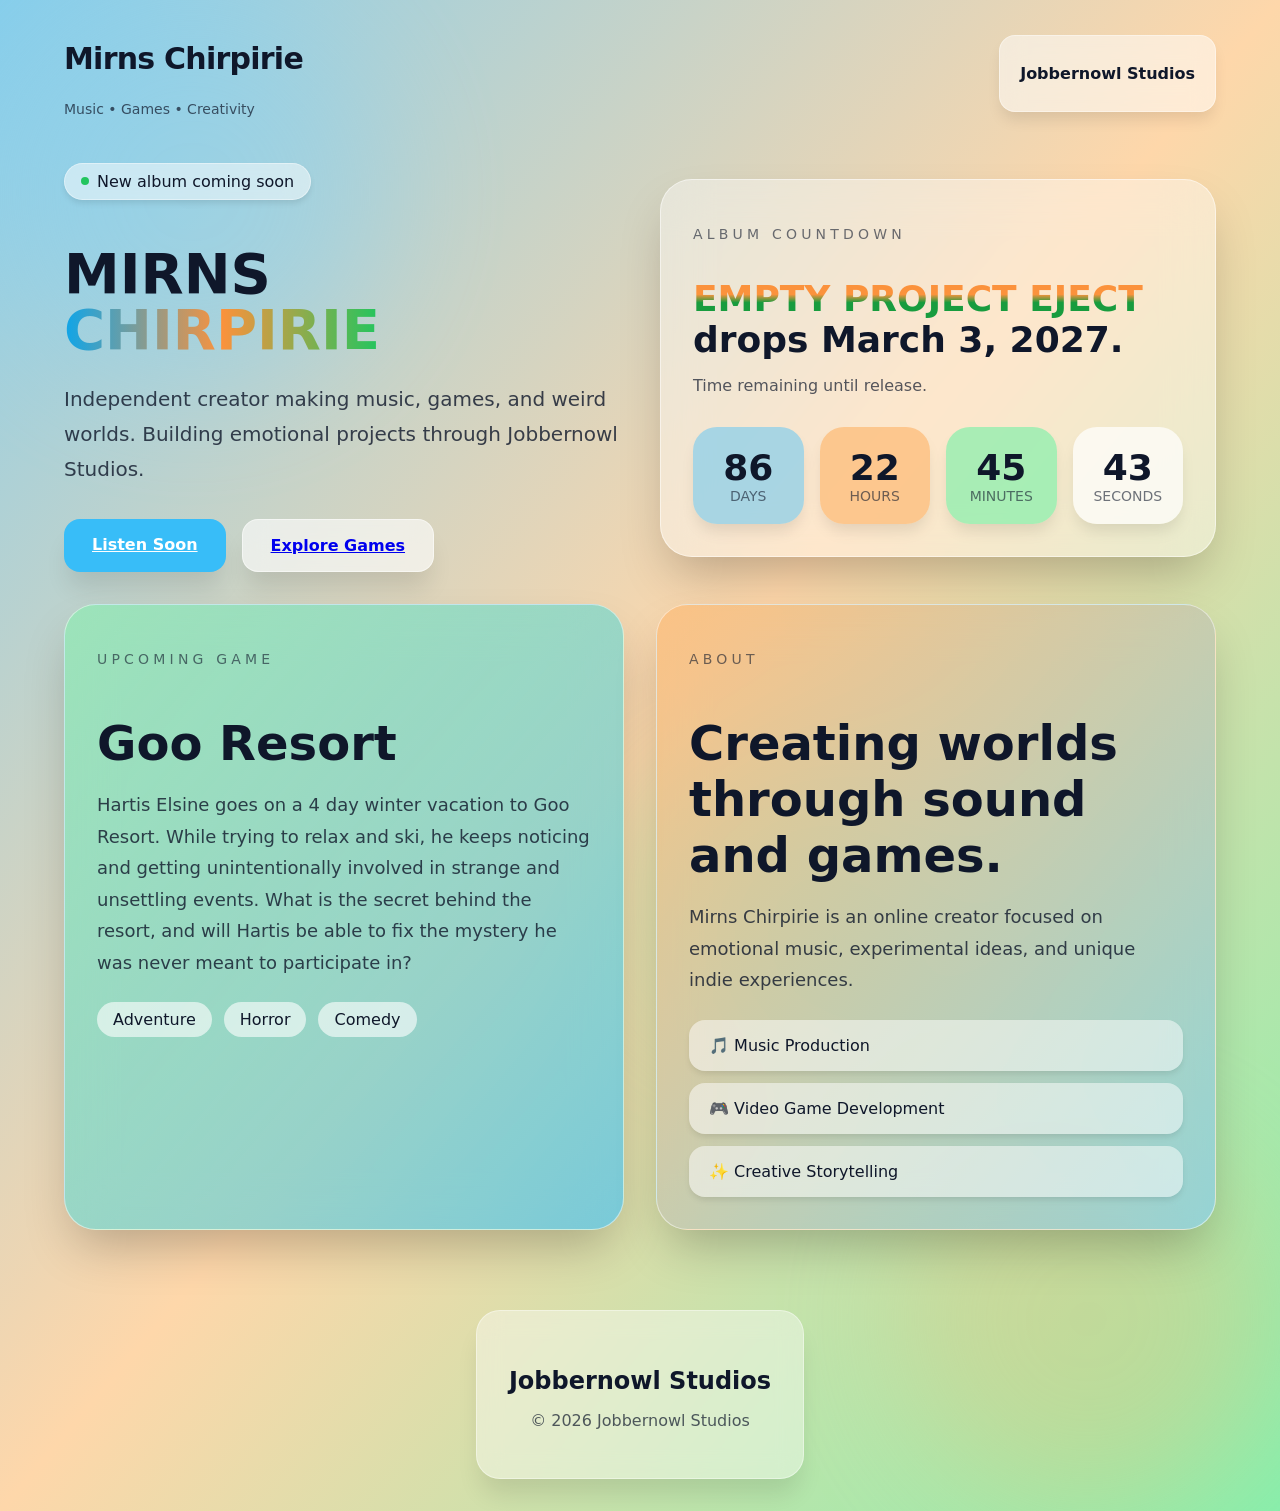
==== WebSite/index.html @ b598c056 "Add files via upload" ====
<!DOCTYPE html>
<html lang="en">
<head>
  <meta charset="UTF-8">
  <meta name="viewport" content="width=device-width, initial-scale=1.0">
  <title>Mirns Chirpirie</title>
  <link rel="stylesheet" href="style.css">
</head>
<body>
  <div class="main-container">
    <div class="bg-blobs">
      <div class="bg-blob-1"></div>
      <div class="bg-blob-2"></div>
      <div class="bg-blob-3"></div>
    </div>

    <main class="main-content">
      <nav class="nav">
        <div>
          <h1 class="nav-title">
            Mirns Chirpirie
          </h1>
          <p class="nav-subtitle">
            Music • Games • Creativity
          </p>
        </div>

        <div class="nav-studio">
          <p>Jobbernowl Studios</p>
        </div>
      </nav>

      <section class="hero-section">
        <div>
          <div class="hero-status">
            <div class="hero-status-dot"></div>
            <span>
              New album coming soon
            </span>
          </div>

          <h2 class="hero-title">
            MIRNS
            <br />
            <span class="hero-title-gradient">
              CHIRPIRIE
            </span>
          </h2>

          <p class="hero-description">
            Independent creator making music, games, and weird worlds.
            Building emotional projects through Jobbernowl Studios.
          </p>

          <div class="hero-buttons">
            <a class="hero-button-primary" href="listen.html">Listen Soon</a>

            <a class="hero-button-secondary" href="games.html">Explore Games</a>
          </div>
        </div>

        <div class="hero-countdown">
          <p class="countdown-label">
            Album Countdown
          </p>

          <h3 class="countdown-title">
            <span class="album-name">EMPTY PROJECT EJECT</span> drops March 3, 2027.
          </h3>

          <p class="countdown-subtitle">
            Time remaining until release.
          </p>

          <div class="countdown-grid">
            <div class="countdown-item countdown-item-1">
              <div class="countdown-number" id="days">300</div>
              <div class="countdown-unit">Days</div>
            </div>

            <div class="countdown-item countdown-item-2">
              <div class="countdown-number" id="hours">12</div>
              <div class="countdown-unit">Hours</div>
            </div>

            <div class="countdown-item countdown-item-3">
              <div class="countdown-number" id="minutes">45</div>
              <div class="countdown-unit">Minutes</div>
            </div>

            <div class="countdown-item countdown-item-4">
              <div class="countdown-number" id="seconds">30</div>
              <div class="countdown-unit">Seconds</div>
            </div>
          </div>
        </div>
      </section>

      <section class="projects-section">
        <div class="project-card project-card-1">
          <p class="project-label">
            Upcoming Game
          </p>

          <h3 class="project-title">Goo Resort</h3>

          <p class="project-description">
            Hartis Elsine goes on a 4 day winter vacation to Goo Resort. While trying to relax and ski, he keeps noticing and getting unintentionally involved in strange and unsettling events. What is the secret behind the resort, and will Hartis be able to fix the mystery he was never meant to participate in?
          </p>

          <div class="project-tags">
            <span class="project-tag">
              Adventure
            </span>
            <span class="project-tag">
              Horror
            </span>
            <span class="project-tag">
              Comedy
            </span>
          </div>
        </div>

        <div class="project-card project-card-2">
          <p class="project-label">
            About
          </p>

          <h3 class="project-title">
            Creating worlds through sound and games.
          </h3>

          <p class="project-description">
            Mirns Chirpirie is an online creator focused on emotional music,
            experimental ideas, and unique indie experiences.
          </p>

          <div class="project-features">
            <div class="project-feature">
              🎵 Music Production
            </div>

            <div class="project-feature">
              🎮 Video Game Development
            </div>

            <div class="project-feature">
              ✨ Creative Storytelling
            </div>
          </div>
        </div>
      </section>

      <footer class="footer">
        <div class="footer-content">
          <p class="footer-title">Jobbernowl Studios</p>
          <p class="footer-text">
            © 2026 Jobbernowl Studios <br />
          </p>
        </div>
      </footer>
    </main>
  </div>

  <script>
    const releaseDate = new Date('2027-03-03T00:00:00').getTime();

    function calculateTimeLeft() {
      const now = new Date().getTime();
      const difference = releaseDate - now;

      if (difference <= 0) {
        return {
          days: 0,
          hours: 0,
          minutes: 0,
          seconds: 0,
        };
      }

      return {
        days: Math.floor(difference / (1000 * 60 * 60 * 24)),
        hours: Math.floor((difference / (1000 * 60 * 60)) % 24),
        minutes: Math.floor((difference / (1000 * 60)) % 60),
        seconds: Math.floor((difference / 1000) % 60),
      };
    }

    function updateCountdown() {
      const timeLeft = calculateTimeLeft();
      document.getElementById('days').innerHTML = timeLeft.days;
      document.getElementById('hours').innerHTML = timeLeft.hours;
      document.getElementById('minutes').innerHTML = timeLeft.minutes;
      document.getElementById('seconds').innerHTML = timeLeft.seconds;
    }

    // Update immediately
    updateCountdown();

    // Update every second
    setInterval(updateCountdown, 1000);
  </script>
</body>
</html>
---- WebSite/style.css ----
/* Global styles */
body {
  margin: 0;
  font-family: ui-sans-serif, system-ui, -apple-system, BlinkMacSystemFont, "Segoe UI", Roboto, "Helvetica Neue", Arial, "Noto Sans", sans-serif;
}

/* Main container */
.main-container {
  position: relative;
  min-height: 100vh;
  overflow: hidden;
  background: linear-gradient(to bottom right, #87ceeb, #fed7aa, #86efac);
  color: #0f172a;
}

/* Background blobs */
.bg-blobs {
  position: absolute;
  inset: 0;
  opacity: 0.3;
  pointer-events: none;
}

.bg-blob-1 {
  position: absolute;
  top: 0;
  left: 0;
  height: 24rem;
  width: 24rem;
  border-radius: 50%;
  background-color: #7dd3fc;
  filter: blur(64px);
}

.bg-blob-2 {
  position: absolute;
  bottom: 0;
  right: 0;
  height: 24rem;
  width: 24rem;
  border-radius: 50%;
  background-color: #fdba74;
  filter: blur(64px);
}

.bg-blob-3 {
  position: absolute;
  left: 50%;
  top: 50%;
  height: 18rem;
  width: 18rem;
  border-radius: 50%;
  background-color: #86efac;
  filter: blur(64px);
}

/* Main content */
.main-content {
  position: relative;
  z-index: 10;
  margin: 0 auto;
  max-width: 72rem;
  padding: 1rem;
}

/* Navigation */
.nav {
  margin-bottom: 2rem;
  display: flex;
  flex-direction: column;
  gap: 1rem;
}

.nav-title {
  font-size: 1.875rem;
  font-weight: 900;
  letter-spacing: -0.025em;
}

.nav-subtitle {
  font-size: 0.875rem;
  opacity: 0.7;
}

.nav-studio {
  border-radius: 1rem;
  border: 1px solid rgba(255, 255, 255, 0.4);
  background-color: rgba(255, 255, 255, 0.5);
  padding: 0.75rem 1.25rem;
  box-shadow: 0 10px 15px -3px rgba(0, 0, 0, 0.1);
  backdrop-filter: blur(12px);
  font-weight: 600;
}

@media (min-width: 768px) {
  .nav {
    flex-direction: row;
    align-items: center;
    justify-content: space-between;
  }
}

/* Hero section */
.hero-section {
  margin-bottom: 2rem;
  display: grid;
  align-items: center;
  gap: 2.5rem;
}

.hero-status {
  display: inline-flex;
  align-items: center;
  gap: 0.5rem;
  border-radius: 9999px;
  border: 1px solid rgba(255, 255, 255, 0.4);
  background-color: rgba(255, 255, 255, 0.5);
  padding: 0.5rem 1rem;
  box-shadow: 0 4px 6px -1px rgba(0, 0, 0, 0.1);
  backdrop-filter: blur(12px);
}

.hero-status-dot {
  height: 0.5rem;
  width: 0.5rem;
  border-radius: 50%;
  background-color: #22c55e;
  animation: pulse 2s cubic-bezier(0.4, 0, 0.6, 1) infinite;
}

.hero-title {
  margin-bottom: 1.5rem;
  font-size: 2.5rem;
  font-weight: 900;
  line-height: 1;
}

.hero-title-gradient {
  background: linear-gradient(to right, #0ea5e9, #fb923c, #22c55e);
  -webkit-background-clip: text;
  background-clip: text;
  color: transparent;
}

.hero-description {
  margin-bottom: 2rem;
  max-width: 36rem;
  font-size: 1.125rem;
  line-height: 1.75;
  opacity: 0.8;
}

.hero-buttons {
  display: flex;
  flex-wrap: wrap;
  gap: 1rem;
}

.hero-button-primary {
  border-radius: 1rem;
  background-color: #38bdf8;
  padding: 1rem 1.75rem;
  font-weight: 700;
  color: white;
  box-shadow: 0 20px 25px -5px rgba(0, 0, 0, 0.1);
  transition: transform 0.2s;
}

.hero-button-primary:hover {
  transform: scale(1.05);
}

.hero-button-secondary {
  border-radius: 1rem;
  border: 1px solid rgba(255, 255, 255, 0.5);
  background-color: rgba(255, 255, 255, 0.6);
  padding: 1rem 1.75rem;
  font-weight: 700;
  box-shadow: 0 20px 25px -5px rgba(0, 0, 0, 0.1);
  backdrop-filter: blur(12px);
  transition: transform 0.2s;
}

.hero-button-secondary:hover {
  transform: scale(1.05);
}

.hero-countdown {
  border-radius: 2rem;
  border: 1px solid rgba(255, 255, 255, 0.5);
  background-color: rgba(255, 255, 255, 0.4);
  padding: 2rem;
  box-shadow: 0 25px 50px -12px rgba(0, 0, 0, 0.25);
  backdrop-filter: blur(24px);
}

.countdown-label {
  margin-bottom: 1rem;
  font-size: 0.875rem;
  text-transform: uppercase;
  letter-spacing: 0.3em;
  opacity: 0.6;
}

.countdown-title {
  margin-bottom: 0.5rem;
  font-size: 2.25rem;
  font-weight: 900;
}

.album-name {
  background: linear-gradient(to top, #189C3E 40%, #fb923c 60%);
  -webkit-background-clip: text;
  background-clip: text;
  color: transparent;
}

.album-name-big {
  background: linear-gradient(to top, #189C3E 40%, #fb923c 60%);
  -webkit-background-clip: text;
  background-clip: text;
  color: transparent;
  font-size: 4rem;
  white-space: nowrap;
}

.album-info {
  margin-bottom: 2rem;
  font-size: 1.125rem;
  opacity: 0.8;
}

.countdown-small .countdown-label {
  font-size: 0.75rem;
  margin-bottom: 0.5rem;
}

.countdown-small .countdown-number {
  font-size: 1.5rem;
}

.tracklist-section {
  margin-bottom: 5rem;
  text-align: left;
  max-width: 800px;
  margin-left: 0;
  margin-right: auto;
}

.section-title {
  font-size: 2rem;
  font-weight: 900;
  margin-bottom: 2rem;
  text-align: center;
}

.tracklist {
  list-style: none;
  padding: 0;
  display: flex;
  flex-direction: column;
  gap: 0.25rem;
}

.tracklist li {
  border-radius: 1rem;
  border: 1px solid rgba(255, 255, 255, 0.5);
  background: linear-gradient(to top, #10b981, #f59e0b);
  padding: 1.5rem;
  box-shadow: 0 10px 15px -3px rgba(0, 0, 0, 0.1);
  backdrop-filter: blur(12px);
  font-size: 1.25rem;
  font-weight: 500;
  text-align: left;
  color: white;
}

.countdown-subtitle {
  margin-bottom: 2rem;
  opacity: 0.7;
}

.countdown-grid {
  display: grid;
  grid-template-columns: repeat(2, 1fr);
  gap: 1rem;
}

.countdown-item {
  border-radius: 1.5rem;
  padding: 1.25rem;
  text-align: center;
  box-shadow: 0 10px 15px -3px rgba(0, 0, 0, 0.1);
}

.countdown-item-1 { background-color: rgba(135, 206, 235, 0.7); }
.countdown-item-2 { background-color: rgba(253, 186, 116, 0.7); }
.countdown-item-3 { background-color: rgba(134, 239, 172, 0.7); }
.countdown-item-4 { background-color: rgba(255, 255, 255, 0.7); }

.countdown-number {
  font-size: 2.25rem;
  font-weight: 900;
}

.countdown-unit {
  font-size: 0.875rem;
  text-transform: uppercase;
  opacity: 0.6;
}

@media (min-width: 768px) {
  .countdown-grid {
    grid-template-columns: repeat(4, 1fr);
  }
  .hero-title {
    font-size: 3.5rem;
  }
  .hero-description {
    font-size: 1.25rem;
  }
}

@media (min-width: 1024px) {
  .hero-section {
    grid-template-columns: repeat(2, 1fr);
  }
}

/* Projects section */
.projects-section {
  margin-bottom: 5rem;
  display: grid;
  gap: 2rem;
}

.project-card {
  border-radius: 2rem;
  border: 1px solid rgba(255, 255, 255, 0.5);
  padding: 2rem;
  box-shadow: 0 25px 50px -12px rgba(0, 0, 0, 0.25);
  backdrop-filter: blur(24px);
  transition: transform 0.3s;
}

.project-card:hover {
  transform: scale(1.02);
}

.project-card-1 {
  background: linear-gradient(to bottom right, rgba(134, 239, 172, 0.6), rgba(56, 189, 248, 0.6));
}

.project-card-2 {
  background: linear-gradient(to bottom right, rgba(253, 186, 116, 0.7), rgba(135, 206, 235, 0.7));
}

.project-label {
  margin-bottom: 1rem;
  font-size: 0.875rem;
  text-transform: uppercase;
  letter-spacing: 0.3em;
  opacity: 0.6;
}

.project-title {
  margin-bottom: 1rem;
  font-size: 3rem;
  font-weight: 900;
}

.project-description {
  margin-bottom: 1.5rem;
  font-size: 1.125rem;
  line-height: 1.75;
  opacity: 0.8;
}

.project-tags {
  display: flex;
  flex-wrap: wrap;
  gap: 0.75rem;
}

.project-tag {
  border-radius: 9999px;
  background-color: rgba(255, 255, 255, 0.6);
  padding: 0.5rem 1rem;
  font-weight: 500;
}

.project-features {
  display: flex;
  flex-direction: column;
  gap: 0.75rem;
}

.project-feature {
  border-radius: 1rem;
  background-color: rgba(255, 255, 255, 0.5);
  padding: 1rem 1.25rem;
  font-weight: 500;
  box-shadow: 0 4px 6px -1px rgba(0, 0, 0, 0.1);
}

.games-section {
  margin-bottom: 2rem;
}

.games-grid {
  display: grid;
  gap: 2rem;
}

.game-goo-resort {
  background: linear-gradient(to top, #0369a1, #06b6d4, #0ea5e9);
  color: white;
}

.game-egg-game {
  background: linear-gradient(to top, #fef3c7, #ffffff, #fef3c7);
}

.game-bean-3am {
  background: linear-gradient(to top, #7f1d1d, #000000, #4b5563);
  color: white;
}

.game-the-code {
  background: linear-gradient(to top, #10b981, #000000, #ec4899);
  color: white;
}

@media (min-width: 768px) {
  .projects-section {
    grid-template-columns: repeat(2, 1fr);
  }
  .games-grid {
    grid-template-columns: repeat(2, 1fr);
  }
}

/* Footer */
.footer {
  padding-bottom: 1rem;
  text-align: center;
}

.footer-content {
  display: inline-block;
  max-width: 36rem;
  border-radius: 1.5rem;
  border: 1px solid rgba(255, 255, 255, 0.4);
  background-color: rgba(255, 255, 255, 0.4);
  padding: 2rem;
  box-shadow: 0 20px 25px -5px rgba(0, 0, 0, 0.1);
  backdrop-filter: blur(12px);
}

.footer-title {
  margin-bottom: 0.5rem;
  font-size: 1.5rem;
  font-weight: 900;
}

.footer-text {
  opacity: 0.7;
}

/* Animations */
@keyframes pulse {
  0%, 100% {
    opacity: 1;
  }
  50% {
    opacity: 0.5;
  }
}
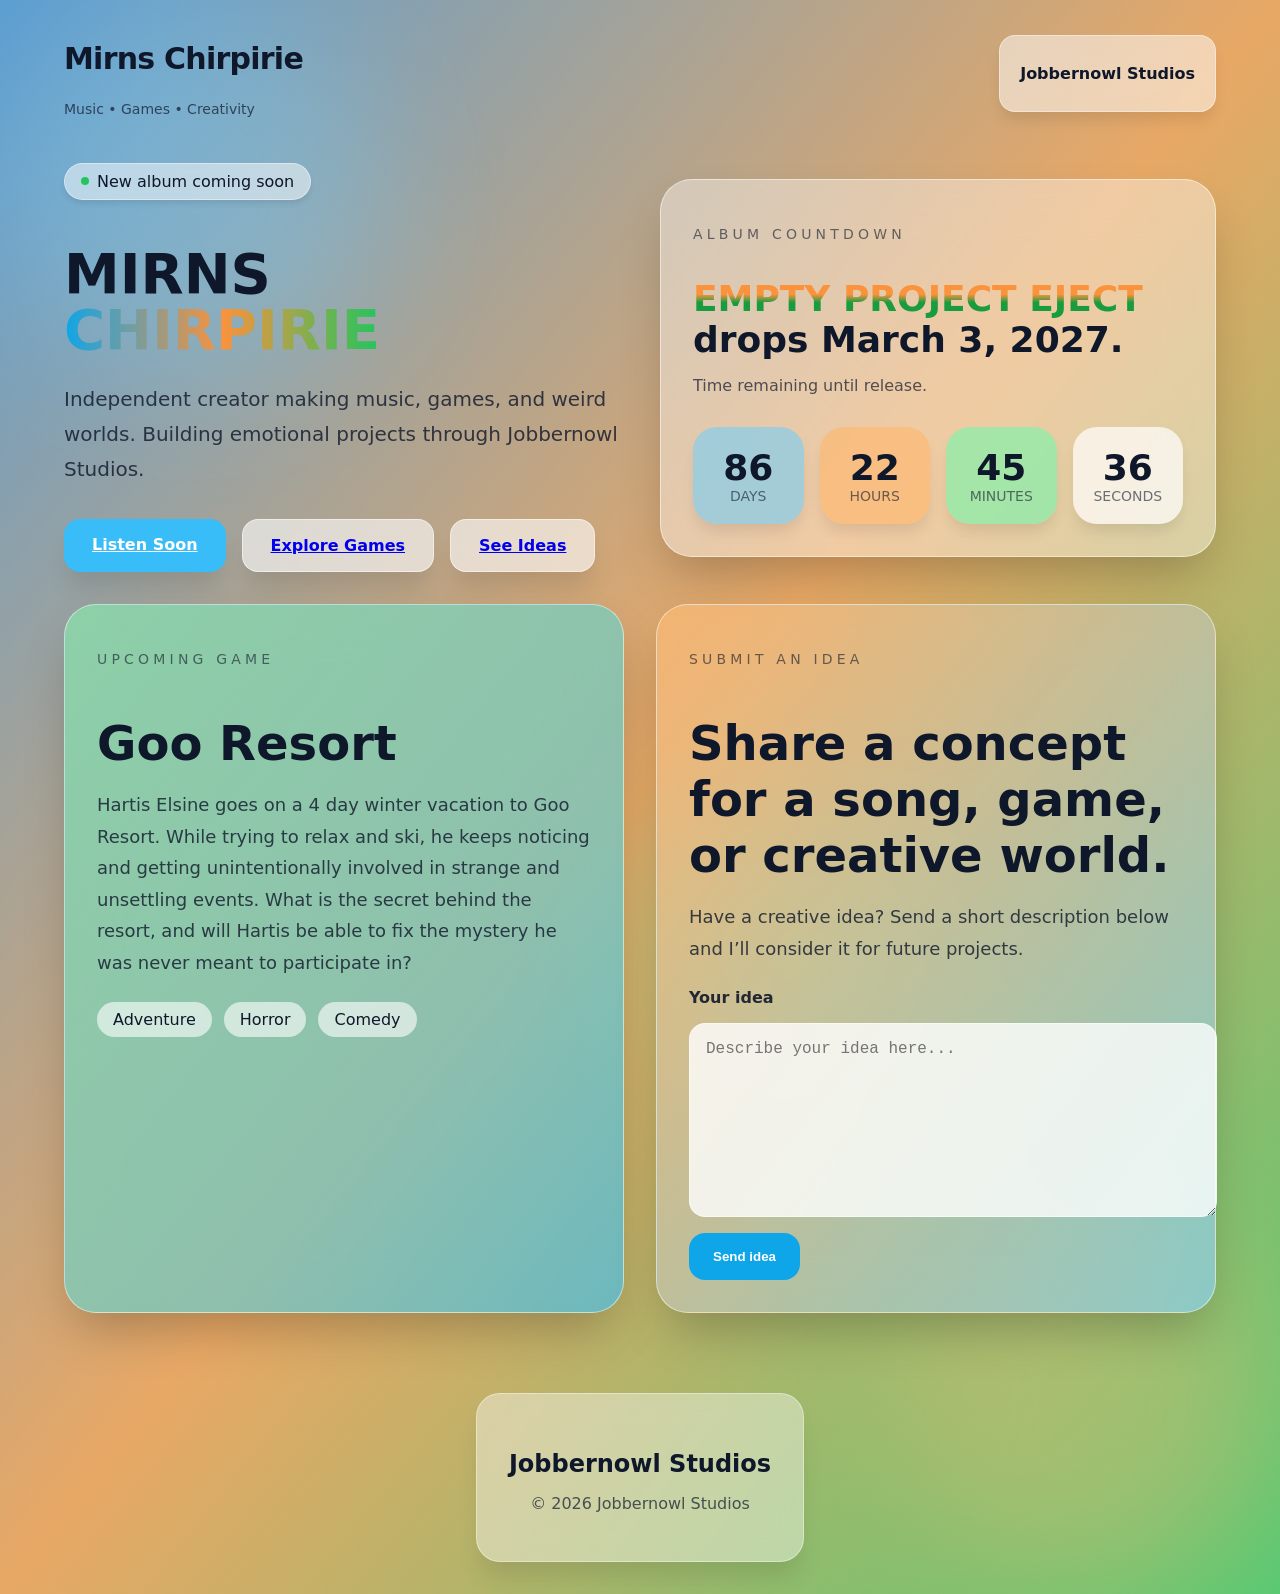
==== commit 99bc7d89: "fixed folder structure" ====
--- a/WebSite/index.html
+++ b/WebSite/index.html
@@ -56,6 +56,8 @@
             <a class="hero-button-primary" href="listen.html">Listen Soon</a>
 
             <a class="hero-button-secondary" href="games.html">Explore Games</a>
+
+            <a class="hero-button-secondary" href="ideas.html">See Ideas</a>
           </div>
         </div>
 
@@ -123,31 +125,26 @@
 
         <div class="project-card project-card-2">
           <p class="project-label">
-            About
+            Submit an idea
           </p>
 
           <h3 class="project-title">
-            Creating worlds through sound and games.
+            Share a concept for a song, game, or creative world.
           </h3>
 
           <p class="project-description">
-            Mirns Chirpirie is an online creator focused on emotional music,
-            experimental ideas, and unique indie experiences.
-          </p>
-
-          <div class="project-features">
-            <div class="project-feature">
-              🎵 Music Production
-            </div>
-
-            <div class="project-feature">
-              🎮 Video Game Development
-            </div>
-
-            <div class="project-feature">
-              ✨ Creative Storytelling
-            </div>
-          </div>
+            Have a creative idea? Send a short description below and I’ll consider it for future projects.
+          </p>
+
+          <form class="idea-form">
+            <label class="idea-label" for="idea-input">
+              Your idea
+            </label>
+            <textarea id="idea-input" class="idea-input" rows="5" placeholder="Describe your idea here..."></textarea>
+            <button type="submit" class="submit-button">
+              Send idea
+            </button>
+          </form>
         </div>
       </section>
 
--- a/WebSite/style.css
+++ b/WebSite/style.css
@@ -9,7 +9,7 @@
   position: relative;
   min-height: 100vh;
   overflow: hidden;
-  background: linear-gradient(to bottom right, #87ceeb, #fed7aa, #86efac);
+  background: linear-gradient(to bottom right, #5b9dd1, #e8a865, #57c972);
   color: #0f172a;
 }
 
@@ -259,11 +259,11 @@
   padding: 0;
   display: flex;
   flex-direction: column;
-  gap: 0.25rem;
+  gap: 0;
 }
 
 .tracklist li {
-  border-radius: 1rem;
+  border-radius: 0.375rem;
   border: 1px solid rgba(255, 255, 255, 0.5);
   background: linear-gradient(to top, #10b981, #f59e0b);
   padding: 1.5rem;
@@ -351,6 +351,28 @@
   background: linear-gradient(to bottom right, rgba(134, 239, 172, 0.6), rgba(56, 189, 248, 0.6));
 }
 
+.idea-comments-section {
+  display: grid;
+  gap: 1.5rem;
+  margin-bottom: 4rem;
+}
+
+.idea-card {
+  border-radius: 2rem;
+  border: 1px solid rgba(255, 255, 255, 0.5);
+  padding: 2rem;
+  background: rgba(255, 255, 255, 0.25);
+  box-shadow: 0 25px 50px -12px rgba(0, 0, 0, 0.25);
+  backdrop-filter: blur(24px);
+}
+
+.idea-author {
+  margin-top: 1rem;
+  font-size: 0.95rem;
+  opacity: 0.7;
+  font-weight: 600;
+}
+
 .project-card-2 {
   background: linear-gradient(to bottom right, rgba(253, 186, 116, 0.7), rgba(135, 206, 235, 0.7));
 }
@@ -401,6 +423,46 @@
   padding: 1rem 1.25rem;
   font-weight: 500;
   box-shadow: 0 4px 6px -1px rgba(0, 0, 0, 0.1);
+}
+
+.idea-form {
+  display: flex;
+  flex-direction: column;
+  gap: 1rem;
+}
+
+.idea-label {
+  font-weight: 700;
+  opacity: 0.9;
+}
+
+.idea-input {
+  width: 100%;
+  min-height: 10rem;
+  border-radius: 1rem;
+  border: 1px solid rgba(255, 255, 255, 0.5);
+  background-color: rgba(255, 255, 255, 0.8);
+  padding: 1rem;
+  font-size: 1rem;
+  color: #0f172a;
+  resize: vertical;
+}
+
+.submit-button {
+  align-self: flex-start;
+  border-radius: 1rem;
+  border: none;
+  background-color: #0ea5e9;
+  color: white;
+  font-weight: 700;
+  padding: 1rem 1.5rem;
+  cursor: pointer;
+  transition: transform 0.2s ease, filter 0.2s ease;
+}
+
+.submit-button:hover {
+  transform: scale(1.03);
+  filter: brightness(1.05);
 }
 
 .games-section {
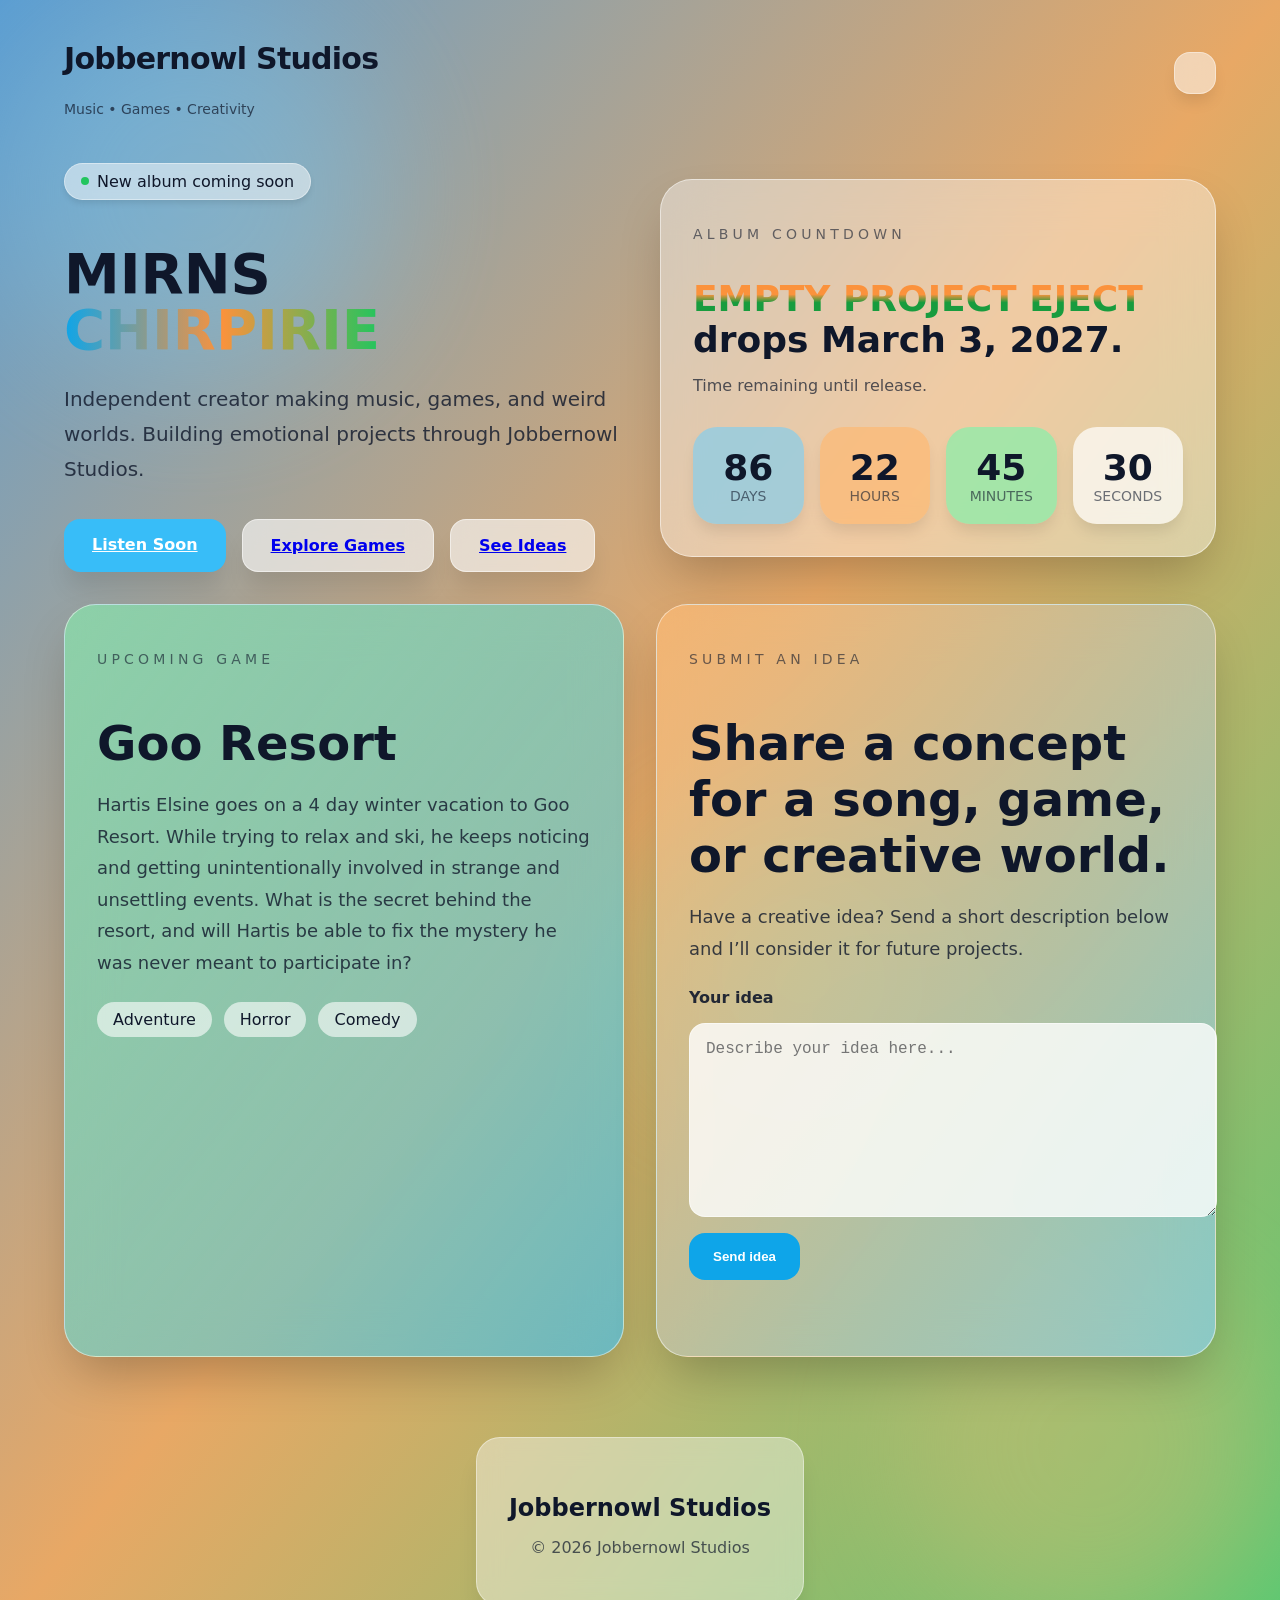
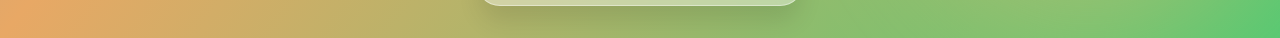
==== commit bbb45b55: "Added submission functionality + small tweaks" ====
--- a/WebSite/index.html
+++ b/WebSite/index.html
@@ -3,7 +3,7 @@
 <head>
   <meta charset="UTF-8">
   <meta name="viewport" content="width=device-width, initial-scale=1.0">
-  <title>Mirns Chirpirie</title>
+  <title>Jobbernowl Studios</title>
   <link rel="stylesheet" href="style.css">
 </head>
 <body>
@@ -18,7 +18,7 @@
       <nav class="nav">
         <div>
           <h1 class="nav-title">
-            Mirns Chirpirie
+            Jobbernowl Studios
           </h1>
           <p class="nav-subtitle">
             Music • Games • Creativity
@@ -26,7 +26,7 @@
         </div>
 
         <div class="nav-studio">
-          <p>Jobbernowl Studios</p>
+          <p></p>
         </div>
       </nav>
 
@@ -136,7 +136,7 @@
             Have a creative idea? Send a short description below and I’ll consider it for future projects.
           </p>
 
-          <form class="idea-form">
+          <form class="idea-form" id="idea-form">
             <label class="idea-label" for="idea-input">
               Your idea
             </label>
@@ -144,6 +144,7 @@
             <button type="submit" class="submit-button">
               Send idea
             </button>
+            <div class="status-message" id="submit-status"></div>
           </form>
         </div>
       </section>
@@ -197,5 +198,6 @@
     // Update every second
     setInterval(updateCountdown, 1000);
   </script>
+  <script src="scripts.js"></script>
 </body>
 </html>
--- a/WebSite/style.css
+++ b/WebSite/style.css
@@ -465,6 +465,27 @@
   filter: brightness(1.05);
 }
 
+.status-message {
+  margin-top: 0.5rem;
+  font-size: 0.95rem;
+  min-height: 1.25rem;
+}
+
+.ideas-empty-message {
+  padding: 2rem;
+  border-radius: 1.5rem;
+  border: 1px solid rgba(255, 255, 255, 0.5);
+  background: rgba(255, 255, 255, 0.22);
+  opacity: 0.9;
+  text-align: center;
+}
+
+.ideas-page-note {
+  margin-bottom: 1.5rem;
+  font-size: 1rem;
+  opacity: 0.8;
+}
+
 .games-section {
   margin-bottom: 2rem;
 }
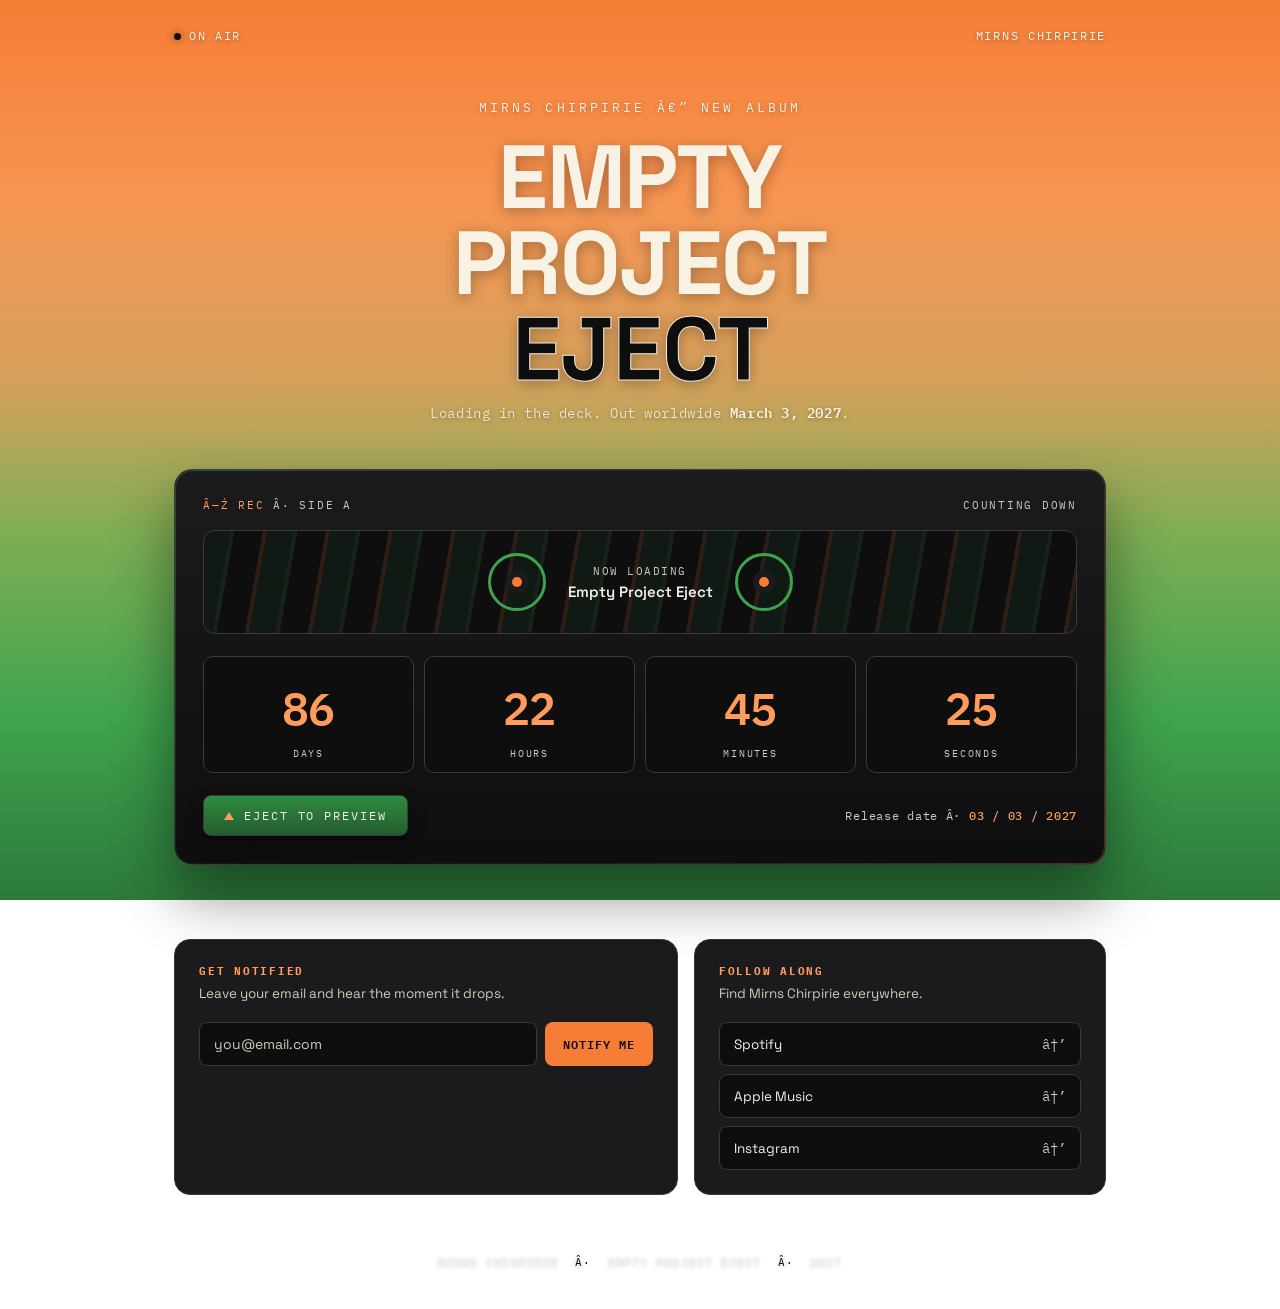
==== commit d65c573e: "COMPLETE REDESIGN" ====
--- a/WebSite/index.html
+++ b/WebSite/index.html
@@ -1,203 +1,162 @@
 <!DOCTYPE html>
 <html lang="en">
 <head>
-  <meta charset="UTF-8">
-  <meta name="viewport" content="width=device-width, initial-scale=1.0">
-  <title>Jobbernowl Studios</title>
-  <link rel="stylesheet" href="style.css">
-</head>
+<meta charset="UTF-8">
+<meta name="viewport" content="width=device-width, initial-scale=1.0">
+<title>Empty Project Eject â€” Mirns Chirpirie</title>
+<link rel="preconnect" href="https://fonts.googleapis.com">
+<link rel="preconnect" href="https://fonts.gstatic.com" crossorigin>
+<link href="https://fonts.googleapis.com/css2?family=Space+Grotesk:wght@400;500;600;700&family=IBM+Plex+Mono:wght@400;500;600&display=swap" rel="stylesheet">
+<link rel="stylesheet" href="style.css"></head>
 <body>
-  <div class="main-container">
-    <div class="bg-blobs">
-      <div class="bg-blob-1"></div>
-      <div class="bg-blob-2"></div>
-      <div class="bg-blob-3"></div>
-    </div>
-
-    <main class="main-content">
-      <nav class="nav">
-        <div>
-          <h1 class="nav-title">
-            Jobbernowl Studios
-          </h1>
-          <p class="nav-subtitle">
-            Music • Games • Creativity
-          </p>
+ 
+<header class="top">
+  <span><span class="dot"></span>On air</span>
+  <span>Mirns Chirpirie</span>
+</header>
+ 
+<main class="wrap">
+  <section class="hero">
+    <p class="eyebrow">Mirns Chirpirie â€” New Album</p>
+    <h1 class="title">
+      <span class="accent">Empty</span>
+      <span>Project</span>
+      <span class="eject">Eject</span>
+    </h1>
+    <p class="subline">Loading in the deck. Out worldwide <b>March 3, 2027</b>.</p>
+ 
+    <div class="deck">
+      <div class="deck-label">
+        <span><span class="rec">â—Ź REC</span> Â· SIDE A</span>
+        <span id="statusText">COUNTING DOWN</span>
+      </div>
+ 
+      <div class="cassette">
+        <div class="reel"></div>
+        <div class="cassette-mid">
+          Now Loading
+          <div class="album-name">Empty Project Eject</div>
         </div>
-
-        <div class="nav-studio">
-          <p></p>
-        </div>
-      </nav>
-
-      <section class="hero-section">
-        <div>
-          <div class="hero-status">
-            <div class="hero-status-dot"></div>
-            <span>
-              New album coming soon
-            </span>
-          </div>
-
-          <h2 class="hero-title">
-            MIRNS
-            <br />
-            <span class="hero-title-gradient">
-              CHIRPIRIE
-            </span>
-          </h2>
-
-          <p class="hero-description">
-            Independent creator making music, games, and weird worlds.
-            Building emotional projects through Jobbernowl Studios.
-          </p>
-
-          <div class="hero-buttons">
-            <a class="hero-button-primary" href="listen.html">Listen Soon</a>
-
-            <a class="hero-button-secondary" href="games.html">Explore Games</a>
-
-            <a class="hero-button-secondary" href="ideas.html">See Ideas</a>
+        <div class="reel"></div>
+      </div>
+ 
+      <div class="countdown" id="countdown">
+        <div class="unit"><div class="num" id="days">00</div><div class="lbl">Days</div></div>
+        <div class="unit"><div class="num" id="hours">00</div><div class="lbl">Hours</div></div>
+        <div class="unit"><div class="num" id="minutes">00</div><div class="lbl">Minutes</div></div>
+        <div class="unit"><div class="num" id="seconds">00</div><div class="lbl">Seconds</div></div>
+      </div>
+ 
+      <div class="eject-row">
+        <button class="eject-btn" id="ejectBtn" aria-expanded="false" aria-controls="tray">
+          <span class="tri"></span> Eject to preview
+        </button>
+        <div class="release-date">Release date Â· <b>03 / 03 / 2027</b></div>
+      </div>
+ 
+      <div class="tray" id="tray">
+        <div class="tray-inner">
+          <div class="cover" aria-hidden="true"></div>
+          <div class="tray-text">
+            <b>Empty Project Eject</b><br>
+            A full-length album from Mirns Chirpirie.<br>
+            Cover art loading â€” swap the placeholder sleeve above with the final artwork whenever it's ready.
           </div>
         </div>
-
-        <div class="hero-countdown">
-          <p class="countdown-label">
-            Album Countdown
-          </p>
-
-          <h3 class="countdown-title">
-            <span class="album-name">EMPTY PROJECT EJECT</span> drops March 3, 2027.
-          </h3>
-
-          <p class="countdown-subtitle">
-            Time remaining until release.
-          </p>
-
-          <div class="countdown-grid">
-            <div class="countdown-item countdown-item-1">
-              <div class="countdown-number" id="days">300</div>
-              <div class="countdown-unit">Days</div>
-            </div>
-
-            <div class="countdown-item countdown-item-2">
-              <div class="countdown-number" id="hours">12</div>
-              <div class="countdown-unit">Hours</div>
-            </div>
-
-            <div class="countdown-item countdown-item-3">
-              <div class="countdown-number" id="minutes">45</div>
-              <div class="countdown-unit">Minutes</div>
-            </div>
-
-            <div class="countdown-item countdown-item-4">
-              <div class="countdown-number" id="seconds">30</div>
-              <div class="countdown-unit">Seconds</div>
-            </div>
-          </div>
-        </div>
-      </section>
-
-      <section class="projects-section">
-        <div class="project-card project-card-1">
-          <p class="project-label">
-            Upcoming Game
-          </p>
-
-          <h3 class="project-title">Goo Resort</h3>
-
-          <p class="project-description">
-            Hartis Elsine goes on a 4 day winter vacation to Goo Resort. While trying to relax and ski, he keeps noticing and getting unintentionally involved in strange and unsettling events. What is the secret behind the resort, and will Hartis be able to fix the mystery he was never meant to participate in?
-          </p>
-
-          <div class="project-tags">
-            <span class="project-tag">
-              Adventure
-            </span>
-            <span class="project-tag">
-              Horror
-            </span>
-            <span class="project-tag">
-              Comedy
-            </span>
-          </div>
-        </div>
-
-        <div class="project-card project-card-2">
-          <p class="project-label">
-            Submit an idea
-          </p>
-
-          <h3 class="project-title">
-            Share a concept for a song, game, or creative world.
-          </h3>
-
-          <p class="project-description">
-            Have a creative idea? Send a short description below and I’ll consider it for future projects.
-          </p>
-
-          <form class="idea-form" id="idea-form">
-            <label class="idea-label" for="idea-input">
-              Your idea
-            </label>
-            <textarea id="idea-input" class="idea-input" rows="5" placeholder="Describe your idea here..."></textarea>
-            <button type="submit" class="submit-button">
-              Send idea
-            </button>
-            <div class="status-message" id="submit-status"></div>
-          </form>
-        </div>
-      </section>
-
-      <footer class="footer">
-        <div class="footer-content">
-          <p class="footer-title">Jobbernowl Studios</p>
-          <p class="footer-text">
-            © 2026 Jobbernowl Studios <br />
-          </p>
-        </div>
-      </footer>
-    </main>
-  </div>
-
-  <script>
-    const releaseDate = new Date('2027-03-03T00:00:00').getTime();
-
-    function calculateTimeLeft() {
-      const now = new Date().getTime();
-      const difference = releaseDate - now;
-
-      if (difference <= 0) {
-        return {
-          days: 0,
-          hours: 0,
-          minutes: 0,
-          seconds: 0,
-        };
-      }
-
-      return {
-        days: Math.floor(difference / (1000 * 60 * 60 * 24)),
-        hours: Math.floor((difference / (1000 * 60 * 60)) % 24),
-        minutes: Math.floor((difference / (1000 * 60)) % 60),
-        seconds: Math.floor((difference / 1000) % 60),
-      };
+      </div>
+    </div>
+  </section>
+ 
+  <section class="panel-section">
+    <div class="card">
+      <h2>Get notified</h2>
+      <p class="desc">Leave your email and hear the moment it drops.</p>
+      <form class="signup" id="signupForm">
+        <input type="email" id="emailInput" placeholder="you@email.com" required>
+        <button type="submit">Notify me</button>
+      </form>
+      <p class="signup-msg" id="signupMsg"></p>
+    </div>
+ 
+    <div class="card">
+      <h2>Follow along</h2>
+      <p class="desc">Find Mirns Chirpirie everywhere.</p>
+      <div class="channels">
+        <a class="channel" href="#" target="_blank" rel="noopener">Spotify <span class="arrow">â†’</span></a>
+        <a class="channel" href="#" target="_blank" rel="noopener">Apple Music <span class="arrow">â†’</span></a>
+        <a class="channel" href="#" target="_blank" rel="noopener">Instagram <span class="arrow">â†’</span></a>
+      </div>
+    </div>
+  </section>
+ 
+  <footer>
+    Mirns Chirpirie <span class="sep">Â·</span> Empty Project Eject <span class="sep">Â·</span> 2027
+  </footer>
+</main>
+ 
+<script>
+  // ---- Countdown ----
+  var releaseDate = new Date("2027-03-03T00:00:00");
+ 
+  function pad(n){ return String(n).padStart(2,"0"); }
+ 
+  function updateCountdown(){
+    var now = new Date();
+    var diff = releaseDate - now;
+ 
+    var daysEl = document.getElementById("days");
+    var hoursEl = document.getElementById("hours");
+    var minsEl = document.getElementById("minutes");
+    var secsEl = document.getElementById("seconds");
+    var statusText = document.getElementById("statusText");
+ 
+    if(diff <= 0){
+      daysEl.textContent = "00";
+      hoursEl.textContent = "00";
+      minsEl.textContent = "00";
+      secsEl.textContent = "00";
+      statusText.textContent = "OUT NOW";
+      return;
     }
-
-    function updateCountdown() {
-      const timeLeft = calculateTimeLeft();
-      document.getElementById('days').innerHTML = timeLeft.days;
-      document.getElementById('hours').innerHTML = timeLeft.hours;
-      document.getElementById('minutes').innerHTML = timeLeft.minutes;
-      document.getElementById('seconds').innerHTML = timeLeft.seconds;
+ 
+    var totalSeconds = Math.floor(diff / 1000);
+    var days = Math.floor(totalSeconds / 86400);
+    var hours = Math.floor((totalSeconds % 86400) / 3600);
+    var minutes = Math.floor((totalSeconds % 3600) / 60);
+    var seconds = totalSeconds % 60;
+ 
+    daysEl.textContent = pad(days);
+    hoursEl.textContent = pad(hours);
+    minsEl.textContent = pad(minutes);
+    secsEl.textContent = pad(seconds);
+  }
+ 
+  updateCountdown();
+  setInterval(updateCountdown, 1000);
+ 
+  // ---- Eject tray toggle ----
+  var ejectBtn = document.getElementById("ejectBtn");
+  var tray = document.getElementById("tray");
+  ejectBtn.addEventListener("click", function(){
+    var isOpen = tray.classList.toggle("open");
+    ejectBtn.setAttribute("aria-expanded", isOpen ? "true" : "false");
+    ejectBtn.innerHTML = isOpen
+      ? '<span class="tri" style="transform:rotate(180deg)"></span> Load tape back in'
+      : '<span class="tri"></span> Eject to preview';
+  });
+ 
+  // ---- Email signup (front-end only) ----
+  var form = document.getElementById("signupForm");
+  var msg = document.getElementById("signupMsg");
+  form.addEventListener("submit", function(e){
+    e.preventDefault();
+    var email = document.getElementById("emailInput").value.trim();
+    if(email){
+      msg.textContent = "âś“ You're on the list â€” we'll ping you on release day.";
+      form.reset();
     }
-
-    // Update immediately
-    updateCountdown();
-
-    // Update every second
-    setInterval(updateCountdown, 1000);
-  </script>
-  <script src="scripts.js"></script>
+  });
+</script>
+ 
 </body>
-</html>
+</html>
--- a/WebSite/style.css
+++ b/WebSite/style.css
@@ -1,561 +1,440 @@
-/* Global styles */
-body {
-  margin: 0;
-  font-family: ui-sans-serif, system-ui, -apple-system, BlinkMacSystemFont, "Segoe UI", Roboto, "Helvetica Neue", Arial, "Noto Sans", sans-serif;
-}
-
-/* Main container */
-.main-container {
+:root{
+  --bg-deep: #0e0e0f;
+  --panel: #1b1b1d;
+  --panel-line: #3a3a3d;
+  --green: #3fa34d;
+  --green-dim: #2f8c3d;
+  --green-deep: #235c30;
+  --orange: #F57D36;
+  --orange-bright: #ff9c5c;
+  --paper: #f7f2e4;
+  --paper-dim: #cfc9b8;
+  --shadow: rgba(0,0,0,0.45);
+}
+
+*{ box-sizing:border-box; }
+html{ scroll-behavior:smooth; }
+
+body{
+  margin:0;
+  background: linear-gradient(180deg,
+    #F57D36 0%,
+    #F79552 22%,
+    #d6a15c 42%,
+    #7cae54 60%,
+    #3fa34d 80%,
+    #2c7a3a 100%);
+  background-attachment: fixed;
+  color: var(--paper);
+  font-family: 'Space Grotesk', sans-serif;
+  -webkit-font-smoothing: antialiased;
+  overflow-x:hidden;
+}
+
+@media (prefers-reduced-motion: reduce){
+  *{ animation-duration:0.001ms !important; animation-iteration-count:1 !important; transition-duration:0.001ms !important; }
+}
+
+a{ color:inherit; }
+
+/* ---------- layout shell ---------- */
+.wrap{
+  max-width: 980px;
+  margin: 0 auto;
+  padding: 0 24px;
+}
+
+header.top{
+  padding: 28px 24px 0;
+  max-width: 980px;
+  margin: 0 auto;
+  display:flex;
+  justify-content:space-between;
+  align-items:center;
+  font-family: 'IBM Plex Mono', monospace;
+  font-size: 12px;
+  letter-spacing: 0.14em;
+  text-transform: uppercase;
+  color: var(--paper);
+  text-shadow: 0 1px 4px rgba(0,0,0,0.35);
+}
+header.top .dot{
+  display:inline-block;
+  width:7px; height:7px;
+  border-radius:50%;
+  background: var(--bg-deep);
+  margin-right:8px;
+  box-shadow: 0 0 8px rgba(0,0,0,0.5);
+  animation: blink 2.6s ease-in-out infinite;
+}
+@keyframes blink{ 0%,100%{opacity:1;} 50%{opacity:0.25;} }
+
+/* ---------- hero ---------- */
+.hero{
+  padding: 56px 0 20px;
+  text-align:center;
+}
+.eyebrow{
+  font-family:'IBM Plex Mono', monospace;
+  font-size: 13px;
+  letter-spacing: 0.24em;
+  text-transform: uppercase;
+  color: var(--paper);
+  text-shadow: 0 1px 4px rgba(0,0,0,0.3);
+  margin: 0 0 18px;
+}
+h1.title{
+  font-family:'Space Grotesk', sans-serif;
+  font-weight: 700;
+  font-size: clamp(2.6rem, 8vw, 5.6rem);
+  line-height: 0.96;
+  letter-spacing: -0.02em;
+  margin: 0 0 8px;
+  text-transform: uppercase;
+  color: var(--paper);
+  text-shadow: 0 3px 14px rgba(0,0,0,0.3);
+}
+h1.title span{ display:block; }
+h1.title .accent{ color: var(--paper); }
+h1.title .eject{ color: var(--bg-deep); -webkit-text-stroke: 1px var(--paper); }
+
+.subline{
+  font-family:'IBM Plex Mono', monospace;
+  font-size: 14px;
+  color: rgba(247,242,228,0.85);
+  text-shadow: 0 1px 4px rgba(0,0,0,0.3);
+  letter-spacing: 0.04em;
+  margin: 0 0 46px;
+}
+.subline b{ color: var(--paper); font-weight:600; }
+
+/* ---------- tape deck ---------- */
+.deck{
+  background: linear-gradient(180deg, var(--panel), var(--bg-deep));
+  border: 1px solid var(--panel-line);
+  border-radius: 18px;
+  padding: 28px;
+  box-shadow: 0 30px 60px var(--shadow), inset 0 1px 0 rgba(255,255,255,0.03);
   position: relative;
-  min-height: 100vh;
+}
+.deck::before{
+  content:"";
+  position:absolute; inset:0;
+  border-radius: 18px;
+  padding:1px;
+  background: linear-gradient(135deg, rgba(63,163,77,0.4), transparent 40%, rgba(245,125,54,0.3));
+  -webkit-mask: linear-gradient(#000 0 0) content-box, linear-gradient(#000 0 0);
+  -webkit-mask-composite: xor;
+  mask-composite: exclude;
+  pointer-events:none;
+}
+
+.deck-label{
+  display:flex;
+  justify-content:space-between;
+  align-items:center;
+  font-family:'IBM Plex Mono', monospace;
+  font-size:11px;
+  letter-spacing:0.16em;
+  text-transform:uppercase;
+  color: var(--paper-dim);
+  margin-bottom: 18px;
+}
+.deck-label .rec{ color: var(--orange-bright); }
+
+/* cassette window */
+.cassette{
+  background: var(--bg-deep);
+  border: 1px solid var(--panel-line);
+  border-radius: 12px;
+  padding: 22px 18px;
+  display:flex;
+  align-items:center;
+  justify-content:center;
+  gap: 22px;
+  margin-bottom: 22px;
+  position:relative;
+  overflow:hidden;
+}
+.cassette::after{
+  content:"";
+  position:absolute;
+  inset:0;
+  background: repeating-linear-gradient(
+    100deg,
+    var(--green-deep) 0px, var(--green-deep) 26px,
+    var(--green) 26px, var(--green) 30px,
+    var(--bg-deep) 30px, var(--bg-deep) 58px,
+    var(--orange) 58px, var(--orange) 62px
+  );
+  opacity: 0.14;
+}
+.reel{
+  width: 58px; height:58px;
+  border-radius:50%;
+  border: 3px solid var(--green);
+  display:flex; align-items:center; justify-content:center;
+  background: radial-gradient(circle at 50% 50%, var(--panel) 0 30%, transparent 31%);
+  animation: spin 6s linear infinite;
+  flex-shrink:0;
+  z-index:1;
+}
+.reel::before{
+  content:"";
+  width: 10px; height:10px;
+  border-radius:50%;
+  background: var(--orange);
+}
+@keyframes spin{ to{ transform: rotate(360deg); } }
+
+.cassette-mid{
+  z-index:1;
+  text-align:center;
+  font-family:'IBM Plex Mono', monospace;
+  color: var(--paper-dim);
+  font-size: 11px;
+  letter-spacing: 0.14em;
+  text-transform:uppercase;
+}
+.cassette-mid .album-name{
+  font-family:'Space Grotesk', sans-serif;
+  color: var(--paper);
+  font-size: 15px;
+  font-weight:600;
+  letter-spacing: 0;
+  text-transform: none;
+  margin-top: 4px;
+}
+
+/* countdown */
+.countdown{
+  display:grid;
+  grid-template-columns: repeat(4, 1fr);
+  gap: 10px;
+}
+.unit{
+  background: var(--bg-deep);
+  border: 1px solid var(--panel-line);
+  border-radius: 10px;
+  padding: 16px 6px 12px;
+  text-align:center;
+}
+.unit .num{
+  font-family:'IBM Plex Mono', monospace;
+  font-weight: 600;
+  font-size: clamp(1.8rem, 5vw, 2.8rem);
+  color: var(--orange-bright);
+  font-variant-numeric: tabular-nums;
+  letter-spacing: -0.02em;
+}
+.unit .lbl{
+  font-family:'IBM Plex Mono', monospace;
+  font-size: 10px;
+  letter-spacing: 0.18em;
+  text-transform: uppercase;
+  color: var(--paper-dim);
+  margin-top: 6px;
+}
+
+/* eject button */
+.eject-row{
+  display:flex;
+  align-items:center;
+  justify-content:space-between;
+  margin-top: 22px;
+  gap: 16px;
+  flex-wrap: wrap;
+}
+.eject-btn{
+  font-family:'IBM Plex Mono', monospace;
+  font-size: 12px;
+  letter-spacing: 0.16em;
+  text-transform: uppercase;
+  color: var(--paper);
+  background: linear-gradient(180deg, var(--green-dim), var(--green-deep));
+  border: 1px solid var(--panel-line);
+  border-radius: 8px;
+  padding: 12px 20px;
+  cursor: pointer;
+  display:inline-flex;
+  align-items:center;
+  gap: 10px;
+  transition: transform 0.15s ease, box-shadow 0.15s ease;
+  box-shadow: 0 4px 0 rgba(0,0,0,0.35), 0 8px 18px rgba(0,0,0,0.3);
+}
+.eject-btn:hover{ transform: translateY(-1px); box-shadow: 0 5px 0 rgba(0,0,0,0.35), 0 10px 22px rgba(0,0,0,0.35); }
+.eject-btn:active{ transform: translateY(3px); box-shadow: 0 1px 0 rgba(0,0,0,0.35); }
+.eject-btn .tri{
+  width:0; height:0;
+  border-left:5px solid transparent;
+  border-right:5px solid transparent;
+  border-bottom:8px solid var(--orange-bright);
+}
+
+.release-date{
+  font-family:'IBM Plex Mono', monospace;
+  font-size: 12px;
+  color: var(--paper-dim);
+  letter-spacing: 0.06em;
+}
+.release-date b{ color: var(--orange-bright); font-weight:500; }
+
+/* ejected tray reveal */
+.tray{
+  max-height: 0;
   overflow: hidden;
-  background: linear-gradient(to bottom right, #5b9dd1, #e8a865, #57c972);
-  color: #0f172a;
-}
-
-/* Background blobs */
-.bg-blobs {
-  position: absolute;
-  inset: 0;
-  opacity: 0.3;
-  pointer-events: none;
-}
-
-.bg-blob-1 {
-  position: absolute;
-  top: 0;
-  left: 0;
-  height: 24rem;
-  width: 24rem;
-  border-radius: 50%;
-  background-color: #7dd3fc;
-  filter: blur(64px);
-}
-
-.bg-blob-2 {
-  position: absolute;
-  bottom: 0;
-  right: 0;
-  height: 24rem;
-  width: 24rem;
-  border-radius: 50%;
-  background-color: #fdba74;
-  filter: blur(64px);
-}
-
-.bg-blob-3 {
-  position: absolute;
-  left: 50%;
-  top: 50%;
-  height: 18rem;
-  width: 18rem;
-  border-radius: 50%;
-  background-color: #86efac;
-  filter: blur(64px);
-}
-
-/* Main content */
-.main-content {
+  transition: max-height 0.6s cubic-bezier(.2,.8,.2,1);
+}
+.tray.open{ max-height: 340px; }
+.tray-inner{
+  margin-top: 18px;
+  display:flex;
+  gap: 18px;
+  align-items:center;
+  padding-top: 18px;
+  border-top: 1px dashed var(--panel-line);
+  flex-wrap: wrap;
+}
+.cover{
+  width: 128px; height:128px;
+  border-radius: 10px;
+  flex-shrink:0;
+  background:
+    linear-gradient(160deg, var(--orange) 0%, var(--orange) 32%, var(--green) 32%, var(--green-deep) 100%);
   position: relative;
-  z-index: 10;
-  margin: 0 auto;
-  max-width: 72rem;
-  padding: 1rem;
-}
-
-/* Navigation */
-.nav {
-  margin-bottom: 2rem;
-  display: flex;
-  flex-direction: column;
-  gap: 1rem;
-}
-
-.nav-title {
-  font-size: 1.875rem;
-  font-weight: 900;
-  letter-spacing: -0.025em;
-}
-
-.nav-subtitle {
-  font-size: 0.875rem;
-  opacity: 0.7;
-}
-
-.nav-studio {
-  border-radius: 1rem;
-  border: 1px solid rgba(255, 255, 255, 0.4);
-  background-color: rgba(255, 255, 255, 0.5);
-  padding: 0.75rem 1.25rem;
-  box-shadow: 0 10px 15px -3px rgba(0, 0, 0, 0.1);
-  backdrop-filter: blur(12px);
+  box-shadow: 0 14px 30px var(--shadow);
+  overflow:hidden;
+}
+.cover::before{
+  content:"";
+  position:absolute;
+  left:50%; top:50%;
+  width:44px; height:44px;
+  transform: translate(-50%,-50%);
+  border-radius:50%;
+  border: 2px solid rgba(236,229,214,0.55);
+}
+.cover::after{
+  content:"";
+  position:absolute;
+  left:50%; top:50%;
+  width:8px; height:8px;
+  transform: translate(-50%,-50%);
+  border-radius:50%;
+  background: rgba(236,229,214,0.7);
+}
+.tray-text{
+  font-family:'IBM Plex Mono', monospace;
+  font-size: 12.5px;
+  color: var(--paper-dim);
+  line-height: 1.6;
+  max-width: 46ch;
+}
+.tray-text b{ color: var(--paper); }
+
+/* ---------- signal panel (email + streaming) ---------- */
+.panel-section{
+  margin-top: 54px;
+  display:grid;
+  grid-template-columns: 1.1fr 0.9fr;
+  gap: 16px;
+}
+@media (max-width: 680px){
+  .panel-section{ grid-template-columns: 1fr; }
+  .countdown{ grid-template-columns: repeat(2,1fr); gap: 10px; }
+}
+
+.card{
+  background: var(--panel);
+  border: 1px solid var(--panel-line);
+  border-radius: 16px;
+  padding: 24px;
+}
+.card h2{
+  font-family:'IBM Plex Mono', monospace;
+  font-size: 11px;
+  letter-spacing: 0.16em;
+  text-transform: uppercase;
+  color: var(--orange-bright);
+  margin: 0 0 6px;
+}
+.card p.desc{
+  font-size: 13.5px;
+  color: var(--paper-dim);
+  margin: 0 0 18px;
+  line-height:1.5;
+}
+
+.signup{
+  display:flex;
+  gap: 8px;
+  flex-wrap: wrap;
+}
+.signup input[type="email"]{
+  flex: 1 1 200px;
+  background: var(--bg-deep);
+  border: 1px solid var(--panel-line);
+  border-radius: 8px;
+  padding: 12px 14px;
+  color: var(--paper);
+  font-family:'Space Grotesk', sans-serif;
+  font-size: 14px;
+  outline:none;
+}
+.signup input[type="email"]::placeholder{ color: var(--paper-dim); }
+.signup input[type="email"]:focus{ border-color: var(--orange); box-shadow: 0 0 0 3px rgba(201,103,58,0.18); }
+.signup button{
+  background: var(--orange);
+  color: var(--bg-deep);
+  border:none;
+  border-radius: 8px;
+  padding: 12px 18px;
+  font-family:'IBM Plex Mono', monospace;
   font-weight: 600;
-}
-
-@media (min-width: 768px) {
-  .nav {
-    flex-direction: row;
-    align-items: center;
-    justify-content: space-between;
-  }
-}
-
-/* Hero section */
-.hero-section {
-  margin-bottom: 2rem;
-  display: grid;
-  align-items: center;
-  gap: 2.5rem;
-}
-
-.hero-status {
-  display: inline-flex;
-  align-items: center;
-  gap: 0.5rem;
-  border-radius: 9999px;
-  border: 1px solid rgba(255, 255, 255, 0.4);
-  background-color: rgba(255, 255, 255, 0.5);
-  padding: 0.5rem 1rem;
-  box-shadow: 0 4px 6px -1px rgba(0, 0, 0, 0.1);
-  backdrop-filter: blur(12px);
-}
-
-.hero-status-dot {
-  height: 0.5rem;
-  width: 0.5rem;
-  border-radius: 50%;
-  background-color: #22c55e;
-  animation: pulse 2s cubic-bezier(0.4, 0, 0.6, 1) infinite;
-}
-
-.hero-title {
-  margin-bottom: 1.5rem;
-  font-size: 2.5rem;
-  font-weight: 900;
-  line-height: 1;
-}
-
-.hero-title-gradient {
-  background: linear-gradient(to right, #0ea5e9, #fb923c, #22c55e);
-  -webkit-background-clip: text;
-  background-clip: text;
-  color: transparent;
-}
-
-.hero-description {
-  margin-bottom: 2rem;
-  max-width: 36rem;
-  font-size: 1.125rem;
-  line-height: 1.75;
-  opacity: 0.8;
-}
-
-.hero-buttons {
-  display: flex;
-  flex-wrap: wrap;
-  gap: 1rem;
-}
-
-.hero-button-primary {
-  border-radius: 1rem;
-  background-color: #38bdf8;
-  padding: 1rem 1.75rem;
-  font-weight: 700;
-  color: white;
-  box-shadow: 0 20px 25px -5px rgba(0, 0, 0, 0.1);
-  transition: transform 0.2s;
-}
-
-.hero-button-primary:hover {
-  transform: scale(1.05);
-}
-
-.hero-button-secondary {
-  border-radius: 1rem;
-  border: 1px solid rgba(255, 255, 255, 0.5);
-  background-color: rgba(255, 255, 255, 0.6);
-  padding: 1rem 1.75rem;
-  font-weight: 700;
-  box-shadow: 0 20px 25px -5px rgba(0, 0, 0, 0.1);
-  backdrop-filter: blur(12px);
-  transition: transform 0.2s;
-}
-
-.hero-button-secondary:hover {
-  transform: scale(1.05);
-}
-
-.hero-countdown {
-  border-radius: 2rem;
-  border: 1px solid rgba(255, 255, 255, 0.5);
-  background-color: rgba(255, 255, 255, 0.4);
-  padding: 2rem;
-  box-shadow: 0 25px 50px -12px rgba(0, 0, 0, 0.25);
-  backdrop-filter: blur(24px);
-}
-
-.countdown-label {
-  margin-bottom: 1rem;
-  font-size: 0.875rem;
-  text-transform: uppercase;
-  letter-spacing: 0.3em;
-  opacity: 0.6;
-}
-
-.countdown-title {
-  margin-bottom: 0.5rem;
-  font-size: 2.25rem;
-  font-weight: 900;
-}
-
-.album-name {
-  background: linear-gradient(to top, #189C3E 40%, #fb923c 60%);
-  -webkit-background-clip: text;
-  background-clip: text;
-  color: transparent;
-}
-
-.album-name-big {
-  background: linear-gradient(to top, #189C3E 40%, #fb923c 60%);
-  -webkit-background-clip: text;
-  background-clip: text;
-  color: transparent;
-  font-size: 4rem;
-  white-space: nowrap;
-}
-
-.album-info {
-  margin-bottom: 2rem;
-  font-size: 1.125rem;
-  opacity: 0.8;
-}
-
-.countdown-small .countdown-label {
-  font-size: 0.75rem;
-  margin-bottom: 0.5rem;
-}
-
-.countdown-small .countdown-number {
-  font-size: 1.5rem;
-}
-
-.tracklist-section {
-  margin-bottom: 5rem;
-  text-align: left;
-  max-width: 800px;
-  margin-left: 0;
-  margin-right: auto;
-}
-
-.section-title {
-  font-size: 2rem;
-  font-weight: 900;
-  margin-bottom: 2rem;
-  text-align: center;
-}
-
-.tracklist {
-  list-style: none;
-  padding: 0;
-  display: flex;
-  flex-direction: column;
-  gap: 0;
-}
-
-.tracklist li {
-  border-radius: 0.375rem;
-  border: 1px solid rgba(255, 255, 255, 0.5);
-  background: linear-gradient(to top, #10b981, #f59e0b);
-  padding: 1.5rem;
-  box-shadow: 0 10px 15px -3px rgba(0, 0, 0, 0.1);
-  backdrop-filter: blur(12px);
-  font-size: 1.25rem;
-  font-weight: 500;
-  text-align: left;
-  color: white;
-}
-
-.countdown-subtitle {
-  margin-bottom: 2rem;
-  opacity: 0.7;
-}
-
-.countdown-grid {
-  display: grid;
-  grid-template-columns: repeat(2, 1fr);
-  gap: 1rem;
-}
-
-.countdown-item {
-  border-radius: 1.5rem;
-  padding: 1.25rem;
-  text-align: center;
-  box-shadow: 0 10px 15px -3px rgba(0, 0, 0, 0.1);
-}
-
-.countdown-item-1 { background-color: rgba(135, 206, 235, 0.7); }
-.countdown-item-2 { background-color: rgba(253, 186, 116, 0.7); }
-.countdown-item-3 { background-color: rgba(134, 239, 172, 0.7); }
-.countdown-item-4 { background-color: rgba(255, 255, 255, 0.7); }
-
-.countdown-number {
-  font-size: 2.25rem;
-  font-weight: 900;
-}
-
-.countdown-unit {
-  font-size: 0.875rem;
-  text-transform: uppercase;
-  opacity: 0.6;
-}
-
-@media (min-width: 768px) {
-  .countdown-grid {
-    grid-template-columns: repeat(4, 1fr);
-  }
-  .hero-title {
-    font-size: 3.5rem;
-  }
-  .hero-description {
-    font-size: 1.25rem;
-  }
-}
-
-@media (min-width: 1024px) {
-  .hero-section {
-    grid-template-columns: repeat(2, 1fr);
-  }
-}
-
-/* Projects section */
-.projects-section {
-  margin-bottom: 5rem;
-  display: grid;
-  gap: 2rem;
-}
-
-.project-card {
-  border-radius: 2rem;
-  border: 1px solid rgba(255, 255, 255, 0.5);
-  padding: 2rem;
-  box-shadow: 0 25px 50px -12px rgba(0, 0, 0, 0.25);
-  backdrop-filter: blur(24px);
-  transition: transform 0.3s;
-}
-
-.project-card:hover {
-  transform: scale(1.02);
-}
-
-.project-card-1 {
-  background: linear-gradient(to bottom right, rgba(134, 239, 172, 0.6), rgba(56, 189, 248, 0.6));
-}
-
-.idea-comments-section {
-  display: grid;
-  gap: 1.5rem;
-  margin-bottom: 4rem;
-}
-
-.idea-card {
-  border-radius: 2rem;
-  border: 1px solid rgba(255, 255, 255, 0.5);
-  padding: 2rem;
-  background: rgba(255, 255, 255, 0.25);
-  box-shadow: 0 25px 50px -12px rgba(0, 0, 0, 0.25);
-  backdrop-filter: blur(24px);
-}
-
-.idea-author {
-  margin-top: 1rem;
-  font-size: 0.95rem;
-  opacity: 0.7;
-  font-weight: 600;
-}
-
-.project-card-2 {
-  background: linear-gradient(to bottom right, rgba(253, 186, 116, 0.7), rgba(135, 206, 235, 0.7));
-}
-
-.project-label {
-  margin-bottom: 1rem;
-  font-size: 0.875rem;
-  text-transform: uppercase;
-  letter-spacing: 0.3em;
-  opacity: 0.6;
-}
-
-.project-title {
-  margin-bottom: 1rem;
-  font-size: 3rem;
-  font-weight: 900;
-}
-
-.project-description {
-  margin-bottom: 1.5rem;
-  font-size: 1.125rem;
-  line-height: 1.75;
-  opacity: 0.8;
-}
-
-.project-tags {
-  display: flex;
-  flex-wrap: wrap;
-  gap: 0.75rem;
-}
-
-.project-tag {
-  border-radius: 9999px;
-  background-color: rgba(255, 255, 255, 0.6);
-  padding: 0.5rem 1rem;
-  font-weight: 500;
-}
-
-.project-features {
-  display: flex;
-  flex-direction: column;
-  gap: 0.75rem;
-}
-
-.project-feature {
-  border-radius: 1rem;
-  background-color: rgba(255, 255, 255, 0.5);
-  padding: 1rem 1.25rem;
-  font-weight: 500;
-  box-shadow: 0 4px 6px -1px rgba(0, 0, 0, 0.1);
-}
-
-.idea-form {
-  display: flex;
-  flex-direction: column;
-  gap: 1rem;
-}
-
-.idea-label {
-  font-weight: 700;
-  opacity: 0.9;
-}
-
-.idea-input {
-  width: 100%;
-  min-height: 10rem;
-  border-radius: 1rem;
-  border: 1px solid rgba(255, 255, 255, 0.5);
-  background-color: rgba(255, 255, 255, 0.8);
-  padding: 1rem;
-  font-size: 1rem;
-  color: #0f172a;
-  resize: vertical;
-}
-
-.submit-button {
-  align-self: flex-start;
-  border-radius: 1rem;
-  border: none;
-  background-color: #0ea5e9;
-  color: white;
-  font-weight: 700;
-  padding: 1rem 1.5rem;
-  cursor: pointer;
-  transition: transform 0.2s ease, filter 0.2s ease;
-}
-
-.submit-button:hover {
-  transform: scale(1.03);
-  filter: brightness(1.05);
-}
-
-.status-message {
-  margin-top: 0.5rem;
-  font-size: 0.95rem;
-  min-height: 1.25rem;
-}
-
-.ideas-empty-message {
-  padding: 2rem;
-  border-radius: 1.5rem;
-  border: 1px solid rgba(255, 255, 255, 0.5);
-  background: rgba(255, 255, 255, 0.22);
-  opacity: 0.9;
-  text-align: center;
-}
-
-.ideas-page-note {
-  margin-bottom: 1.5rem;
-  font-size: 1rem;
-  opacity: 0.8;
-}
-
-.games-section {
-  margin-bottom: 2rem;
-}
-
-.games-grid {
-  display: grid;
-  gap: 2rem;
-}
-
-.game-goo-resort {
-  background: linear-gradient(to top, #0369a1, #06b6d4, #0ea5e9);
-  color: white;
-}
-
-.game-egg-game {
-  background: linear-gradient(to top, #fef3c7, #ffffff, #fef3c7);
-}
-
-.game-bean-3am {
-  background: linear-gradient(to top, #7f1d1d, #000000, #4b5563);
-  color: white;
-}
-
-.game-the-code {
-  background: linear-gradient(to top, #10b981, #000000, #ec4899);
-  color: white;
-}
-
-@media (min-width: 768px) {
-  .projects-section {
-    grid-template-columns: repeat(2, 1fr);
-  }
-  .games-grid {
-    grid-template-columns: repeat(2, 1fr);
-  }
-}
-
-/* Footer */
-.footer {
-  padding-bottom: 1rem;
-  text-align: center;
-}
-
-.footer-content {
-  display: inline-block;
-  max-width: 36rem;
-  border-radius: 1.5rem;
-  border: 1px solid rgba(255, 255, 255, 0.4);
-  background-color: rgba(255, 255, 255, 0.4);
-  padding: 2rem;
-  box-shadow: 0 20px 25px -5px rgba(0, 0, 0, 0.1);
-  backdrop-filter: blur(12px);
-}
-
-.footer-title {
-  margin-bottom: 0.5rem;
-  font-size: 1.5rem;
-  font-weight: 900;
-}
-
-.footer-text {
-  opacity: 0.7;
-}
-
-/* Animations */
-@keyframes pulse {
-  0%, 100% {
-    opacity: 1;
-  }
-  50% {
-    opacity: 0.5;
-  }
-}+  font-size: 12px;
+  letter-spacing: 0.08em;
+  text-transform: uppercase;
+  cursor:pointer;
+  transition: background 0.15s ease, transform 0.15s ease;
+}
+.signup button:hover{ background: var(--orange-bright); transform: translateY(-1px); }
+.signup-msg{
+  font-family:'IBM Plex Mono', monospace;
+  font-size: 12px;
+  color: var(--green);
+  margin: 10px 0 0;
+  min-height: 14px;
+}
+
+.channels{
+  display:flex;
+  flex-direction:column;
+  gap: 8px;
+}
+.channel{
+  display:flex;
+  align-items:center;
+  justify-content:space-between;
+  padding: 12px 14px;
+  background: var(--bg-deep);
+  border: 1px solid var(--panel-line);
+  border-radius: 8px;
+  text-decoration:none;
+  font-size: 13.5px;
+  color: var(--paper);
+  transition: border-color 0.15s ease, transform 0.15s ease;
+}
+.channel:hover{ border-color: var(--green); transform: translateX(2px); }
+.channel .arrow{ color: var(--paper-dim); font-family:'IBM Plex Mono', monospace; }
+
+footer{
+  margin: 60px 0 40px;
+  text-align:center;
+  font-family:'IBM Plex Mono', monospace;
+  font-size: 11px;
+  letter-spacing: 0.1em;
+  color: var(--paper);
+  text-shadow: 0 1px 4px rgba(0,0,0,0.3);
+  text-transform: uppercase;
+}
+footer .sep{ color: var(--bg-deep); margin: 0 8px; }
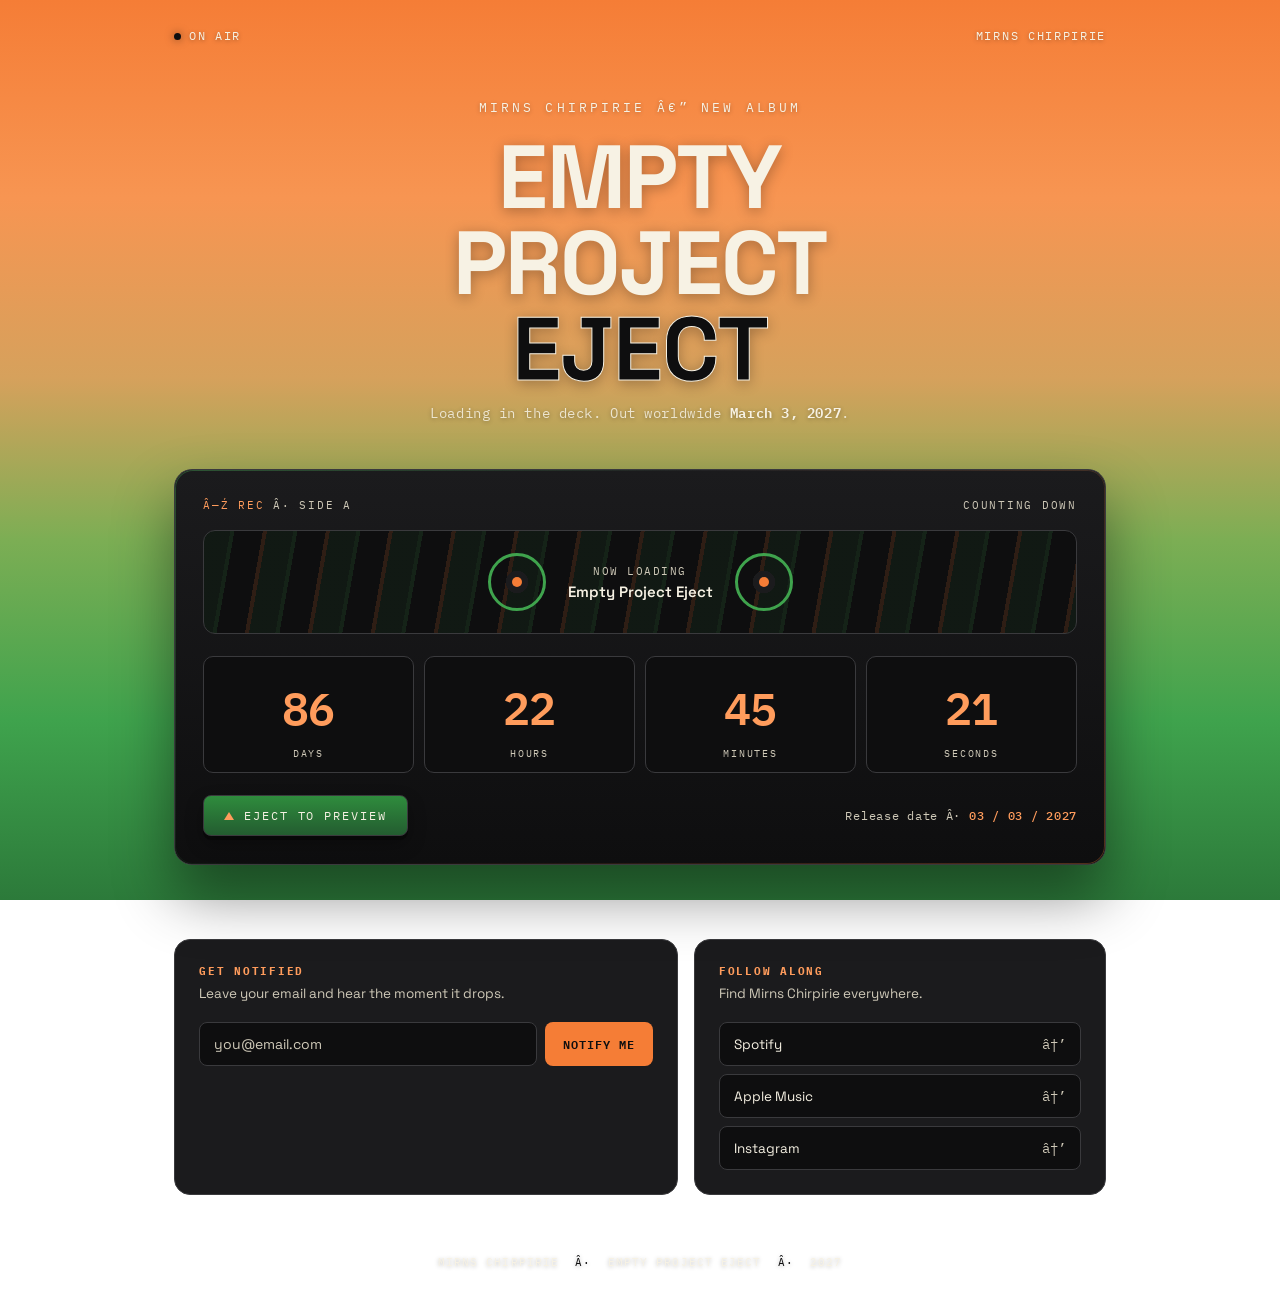
==== commit 85fe787d: "Added album cover" ====
--- a/WebSite/index.html
+++ b/WebSite/index.html
@@ -56,7 +56,9 @@
  
       <div class="tray" id="tray">
         <div class="tray-inner">
-          <div class="cover" aria-hidden="true"></div>
+          <div class="cover" aria-hidden="true">
+            <img src="images/EmptyProjectEjectCover.png" alt="Empty Project Eject cover">
+          </div>
           <div class="tray-text">
             <b>Empty Project Eject</b><br>
             A full-length album from Mirns Chirpirie.<br>
--- a/WebSite/style.css
+++ b/WebSite/style.css
@@ -299,29 +299,19 @@
   width: 128px; height:128px;
   border-radius: 10px;
   flex-shrink:0;
-  background:
-    linear-gradient(160deg, var(--orange) 0%, var(--orange) 32%, var(--green) 32%, var(--green-deep) 100%);
   position: relative;
   box-shadow: 0 14px 30px var(--shadow);
   overflow:hidden;
 }
-.cover::before{
-  content:"";
-  position:absolute;
-  left:50%; top:50%;
-  width:44px; height:44px;
-  transform: translate(-50%,-50%);
-  border-radius:50%;
-  border: 2px solid rgba(236,229,214,0.55);
-}
+.cover img{
+  width: 100%;
+  height: 100%;
+  display: block;
+  object-fit: cover;
+}
+.cover::before,
 .cover::after{
-  content:"";
-  position:absolute;
-  left:50%; top:50%;
-  width:8px; height:8px;
-  transform: translate(-50%,-50%);
-  border-radius:50%;
-  background: rgba(236,229,214,0.7);
+  display: none;
 }
 .tray-text{
   font-family:'IBM Plex Mono', monospace;
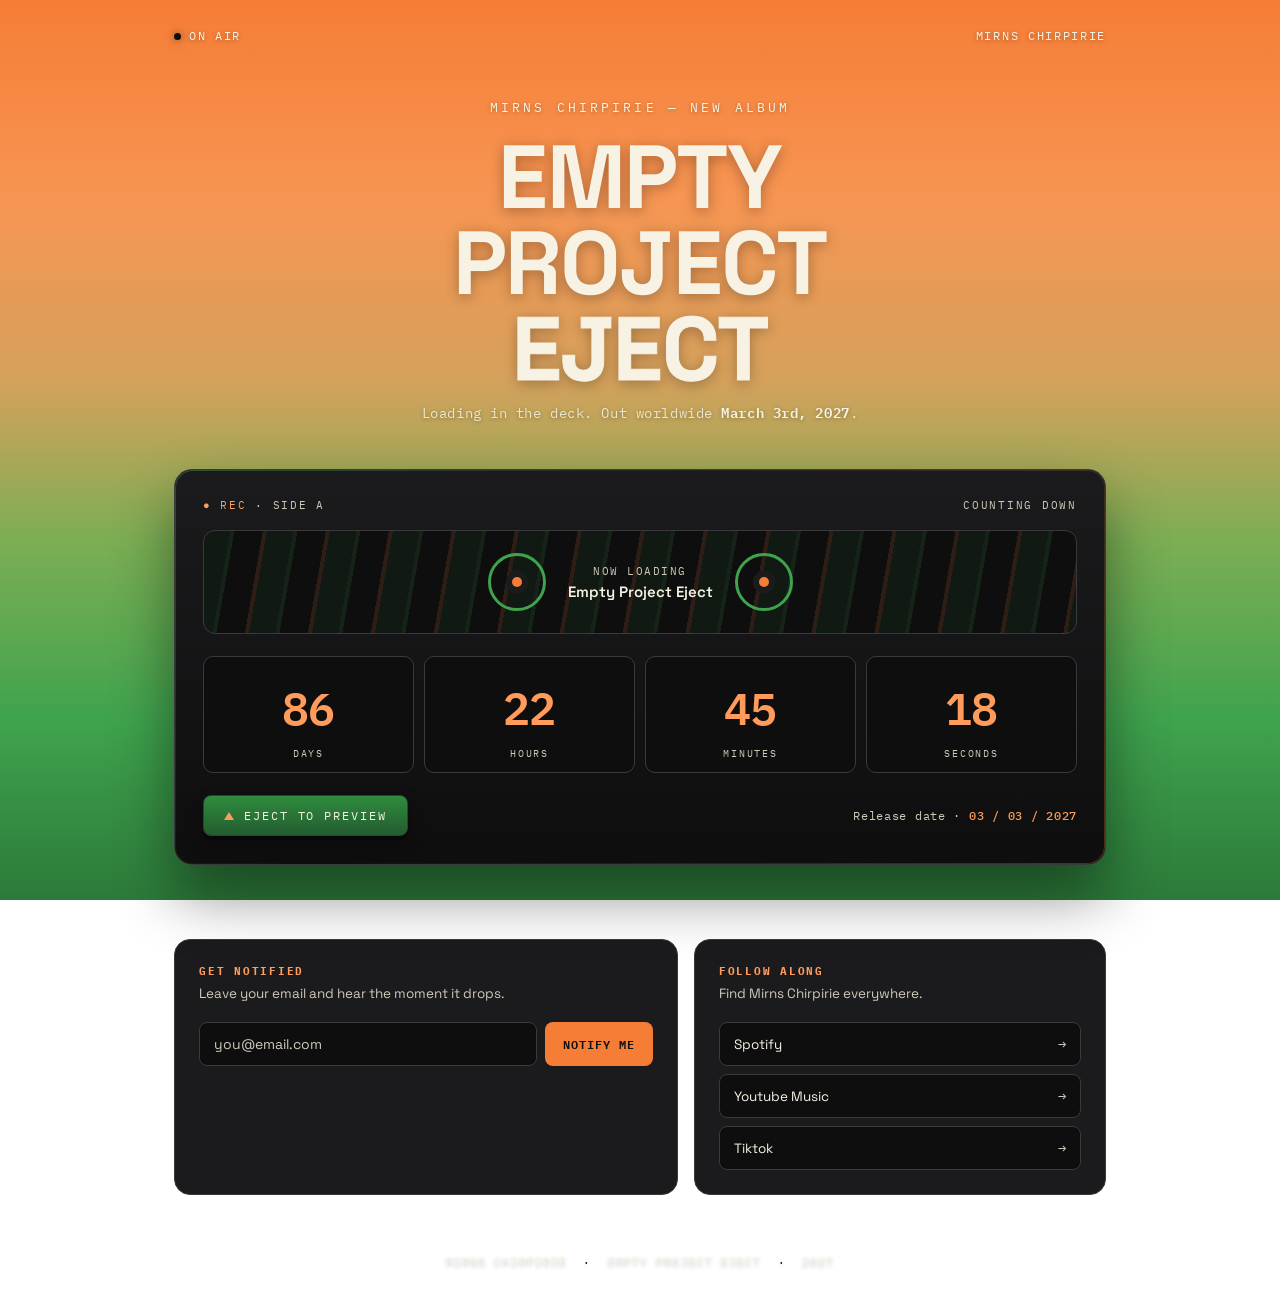
==== commit dea5280e: "COMPLETE REDESIGN - small fixes" ====
--- a/WebSite/index.html
+++ b/WebSite/index.html
@@ -3,7 +3,7 @@
 <head>
 <meta charset="UTF-8">
 <meta name="viewport" content="width=device-width, initial-scale=1.0">
-<title>Empty Project Eject â€” Mirns Chirpirie</title>
+<title>Empty Project Eject</title>
 <link rel="preconnect" href="https://fonts.googleapis.com">
 <link rel="preconnect" href="https://fonts.gstatic.com" crossorigin>
 <link href="https://fonts.googleapis.com/css2?family=Space+Grotesk:wght@400;500;600;700&family=IBM+Plex+Mono:wght@400;500;600&display=swap" rel="stylesheet">
@@ -17,17 +17,17 @@
  
 <main class="wrap">
   <section class="hero">
-    <p class="eyebrow">Mirns Chirpirie â€” New Album</p>
+    <p class="eyebrow">Mirns Chirpirie — New Album</p>
     <h1 class="title">
       <span class="accent">Empty</span>
       <span>Project</span>
       <span class="eject">Eject</span>
     </h1>
-    <p class="subline">Loading in the deck. Out worldwide <b>March 3, 2027</b>.</p>
+    <p class="subline">Loading in the deck. Out worldwide <b>March 3rd, 2027</b>.</p>
  
     <div class="deck">
       <div class="deck-label">
-        <span><span class="rec">â—Ź REC</span> Â· SIDE A</span>
+        <span><span class="rec">● REC</span> · SIDE A</span>
         <span id="statusText">COUNTING DOWN</span>
       </div>
  
@@ -51,7 +51,7 @@
         <button class="eject-btn" id="ejectBtn" aria-expanded="false" aria-controls="tray">
           <span class="tri"></span> Eject to preview
         </button>
-        <div class="release-date">Release date Â· <b>03 / 03 / 2027</b></div>
+        <div class="release-date">Release date · <b>03 / 03 / 2027</b></div>
       </div>
  
       <div class="tray" id="tray">
@@ -62,7 +62,7 @@
           <div class="tray-text">
             <b>Empty Project Eject</b><br>
             A full-length album from Mirns Chirpirie.<br>
-            Cover art loading â€” swap the placeholder sleeve above with the final artwork whenever it's ready.
+            Cover art loading # Don't eject it once it's playing or it will break.
           </div>
         </div>
       </div>
@@ -84,15 +84,15 @@
       <h2>Follow along</h2>
       <p class="desc">Find Mirns Chirpirie everywhere.</p>
       <div class="channels">
-        <a class="channel" href="#" target="_blank" rel="noopener">Spotify <span class="arrow">â†’</span></a>
-        <a class="channel" href="#" target="_blank" rel="noopener">Apple Music <span class="arrow">â†’</span></a>
-        <a class="channel" href="#" target="_blank" rel="noopener">Instagram <span class="arrow">â†’</span></a>
+        <a class="channel" href="https://open.spotify.com/user/31itjprcreduzjnx7qk6cvoizsmy?si=wGexdcHWToin1cRvNpKsDg" target="_blank" rel="noopener">Spotify <span class="arrow">→</span></a>
+        <a class="channel" href="https://youtube.com/@chirpirie?si=a2H1fCqAmaIqC2Zf" target="_blank" rel="noopener">Youtube Music <span class="arrow">→</span></a>
+        <a class="channel" href="https://www.tiktok.com/@chirpirie?_r=1&_t=ZN-97ff3UgrOY2" target="_blank" rel="noopener">Tiktok <span class="arrow">→</span></a>
       </div>
     </div>
   </section>
  
   <footer>
-    Mirns Chirpirie <span class="sep">Â·</span> Empty Project Eject <span class="sep">Â·</span> 2027
+    Mirns Chirpirie <span class="sep">·</span> Empty Project Eject <span class="sep">·</span> 2027
   </footer>
 </main>
  
--- a/WebSite/style.css
+++ b/WebSite/style.css
@@ -96,7 +96,7 @@
 }
 h1.title span{ display:block; }
 h1.title .accent{ color: var(--paper); }
-h1.title .eject{ color: var(--bg-deep); -webkit-text-stroke: 1px var(--paper); }
+h1.title .eject{ color: var(--paper); -webkit-text-stroke: 1px var(--paper); }
 
 .subline{
   font-family:'IBM Plex Mono', monospace;
